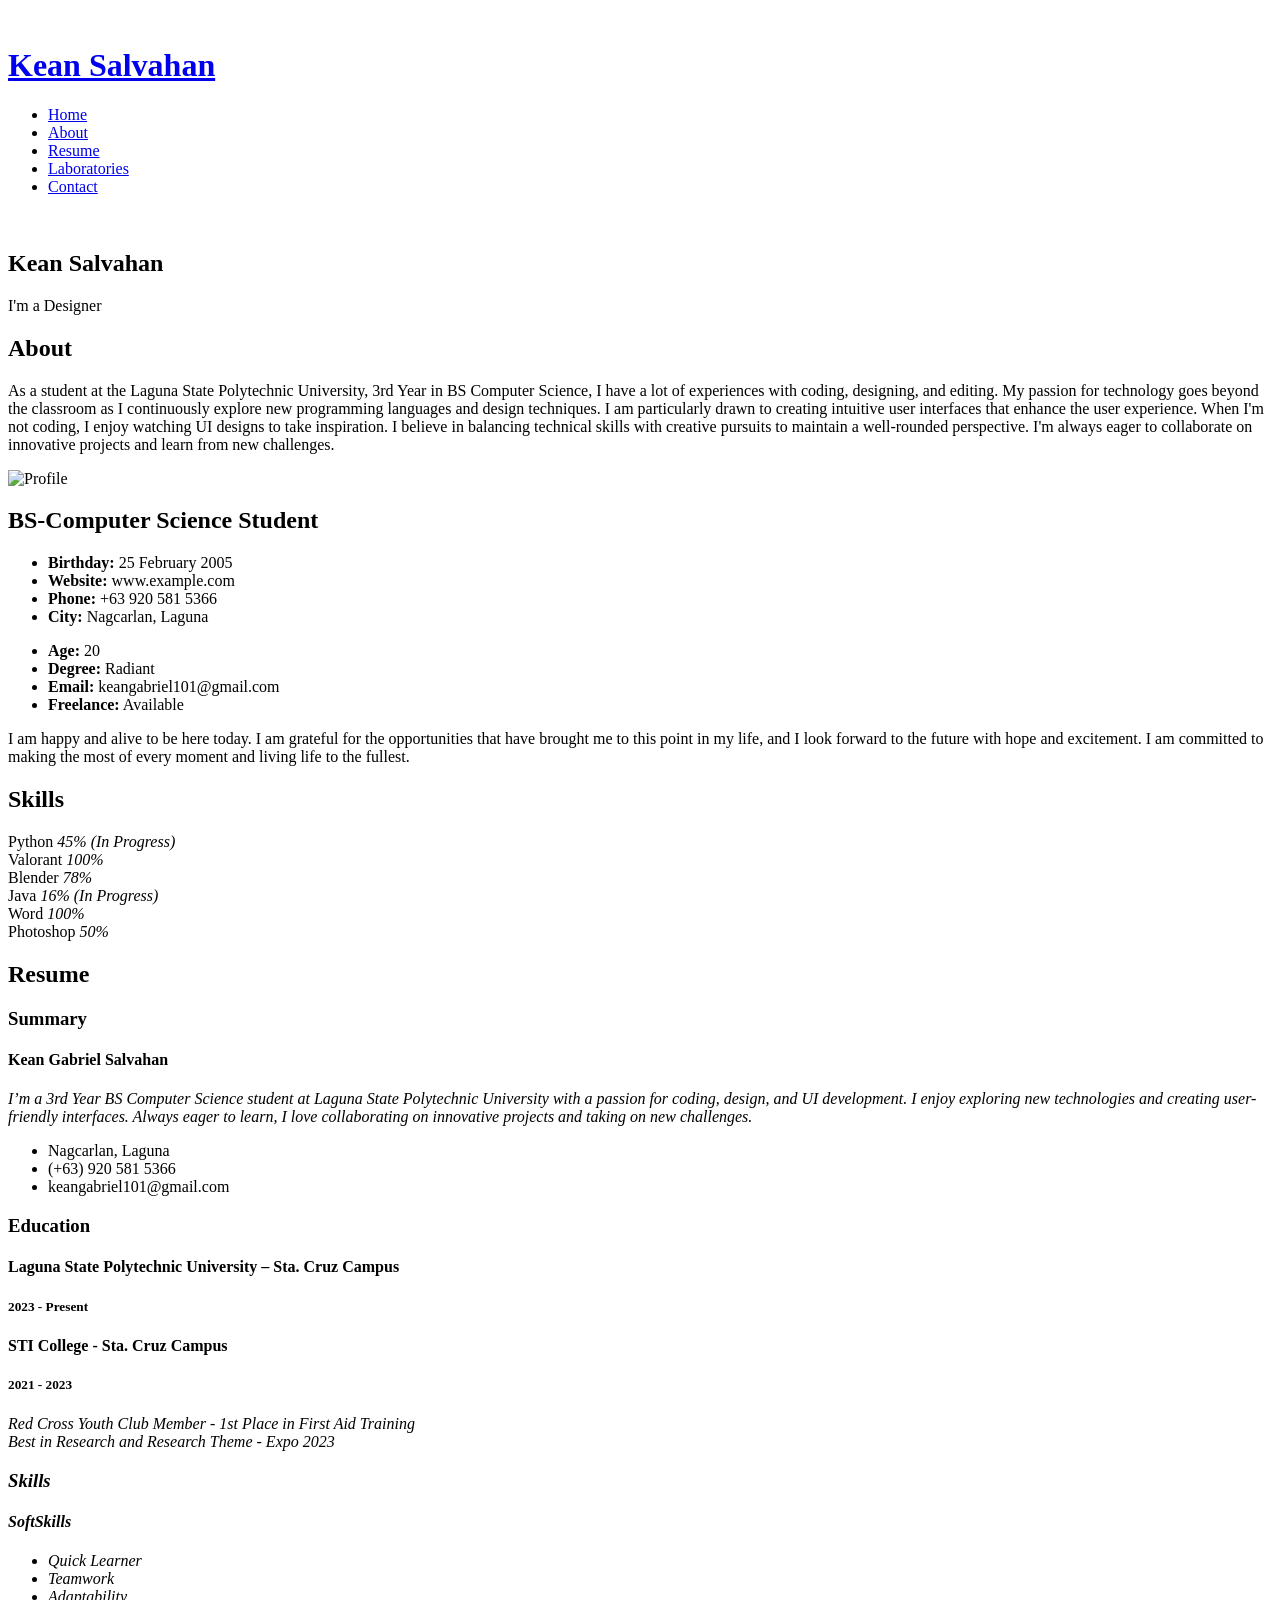
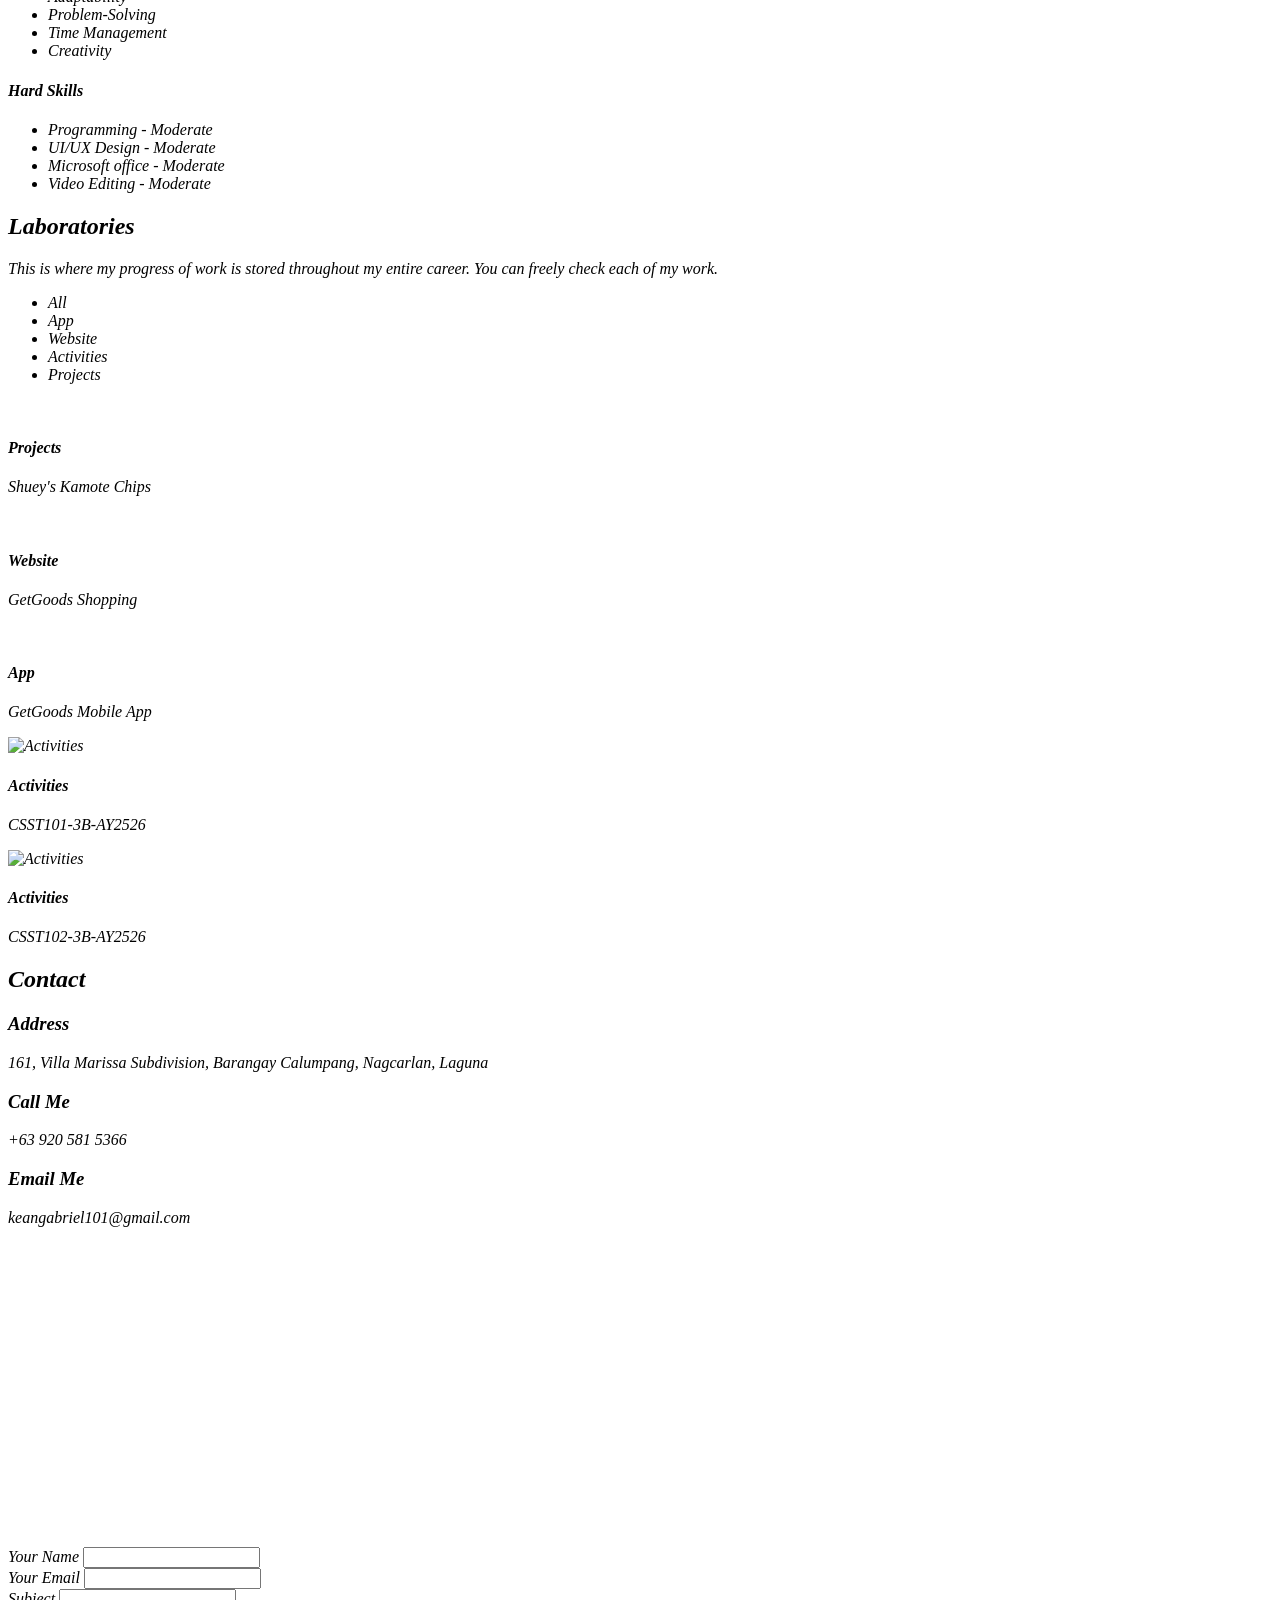
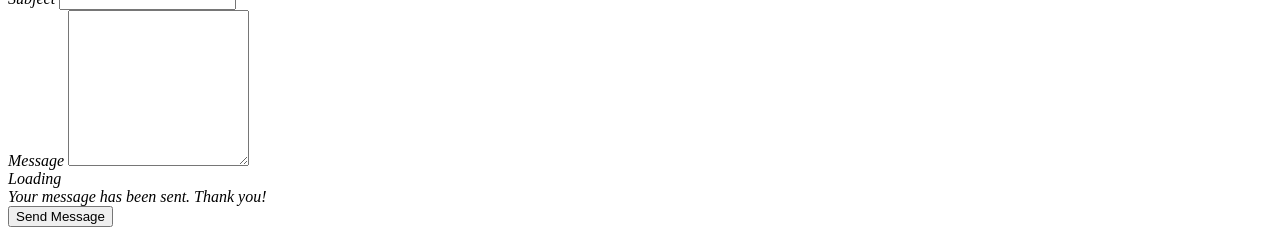
==== index.html @ f04810c7 "Add website files from iPortfolio project" ====
<!DOCTYPE html>
<html lang="en">

<head>
  <meta charset="utf-8">
  <meta content="width=device-width, initial-scale=1.0" name="viewport">
  <title>Kean Salvahan Portfolio</title>
  <meta content="" name="description">
  <meta content="" name="keywords">

  <!-- Favicons -->
  <link href="assets/img/favicon.png" rel="icon">
  <link href="assets/img/apple-touch-icon.png" rel="apple-touch-icon">

  <!-- Fonts -->
  <link href="https://fonts.googleapis.com" rel="preconnect">
  <link href="https://fonts.gstatic.com" rel="preconnect" crossorigin>
  <link href="https://fonts.googleapis.com/css2?family=Roboto:ital,wght@0,100;0,300;0,400;0,500;0,700;0,900;1,100;1,300;1,400;1,500;1,700;1,900&family=Poppins:ital,wght@0,100;0,200;0,300;0,400;0,500;0,600;0,700;0,800;0,900;1,100;1,200;1,300;1,400;1,500;1,600;1,700;1,800;1,900&family=Raleway:ital,wght@0,100;0,200;0,300;0,400;0,500;0,600;0,700;0,800;0,900;1,100;1,200;1,300;1,400;1,500;1,600;1,700;1,800;1,900&display=swap" rel="stylesheet">

  <!-- Vendor CSS Files -->
  <link href="assets/vendor/bootstrap/css/bootstrap.min.css" rel="stylesheet">
  <link href="assets/vendor/bootstrap-icons/bootstrap-icons.css" rel="stylesheet">
  <link href="assets/vendor/aos/aos.css" rel="stylesheet">
  <link href="assets/vendor/glightbox/css/glightbox.min.css" rel="stylesheet">
  <link href="assets/vendor/swiper/swiper-bundle.min.css" rel="stylesheet">

  <!-- Main CSS File -->
  <link href="assets/css/main.css" rel="stylesheet">

  <!-- =======================================================
  * Template Name: iPortfolio
  * Template URL: https://bootstrapmade.com/iportfolio-bootstrap-portfolio-websites-template/
  * Updated: Jun 29 2024 with Bootstrap v5.3.3
  * Author: BootstrapMade.com
  * License: https://bootstrapmade.com/license/
  ======================================================== -->
</head>

<body class="index-page">

  <header id="header" class="header dark-background d-flex flex-column">
    <i class="header-toggle d-xl-none bi bi-list"></i>

    <div class="profile-img">
      <img src="assets/img/pogi1.png" alt="" class="img-fluid rounded-circle">
    </div>

    <a href="index.html" class="logo d-flex align-items-center justify-content-center">
      <!-- Uncomment the line below if you also wish to use an image logo -->
      <!-- <img src="assets/img/logo.png" alt=""> -->
      <h1 class="sitename">Kean Salvahan</h1>
    </a>

    <div class="social-links text-center">
      
      <a href="https://www.facebook.com/knslvhn" class="facebook"><i class="bi bi-facebook"></i></a>
      <a href="https://github.com/kenji0011" class="github"><i class="bi bi-github"></i></a>
      <a href="https://www.linkedin.com/in/salvahan-kean-gabriel-e-06760537b" class="linkedin"><i class="bi bi-linkedin"></i></a>
    </div>

    <!-- NAVIGATION MENU-->
    <nav id="navmenu" class="navmenu">
      <ul>
        <li><a href="#hero" class="active"><i class="bi bi-house navicon"></i>Home</a></li>
        <li><a href="#about"><i class="bi bi-person navicon"></i> About</a></li>
        <li><a href="#resume"><i class="bi bi-file-earmark-text navicon"></i> Resume</a></li>
        <li><a href="#portfolio"><i class="bi bi-images navicon"></i> Laboratories</a></li>
        <!-- Removed Projects from navmenu -->
        <li><a href="#contact"><i class="bi bi-envelope navicon"></i> Contact</a></li>
      </ul>
    </nav>

  </header>

  <main class="main">

    <!-- Hero Section -->
    <section id="hero" class="hero section dark-background">

      <img src="assets/img/pogi3.jpg" alt="" data-aos="fade-in" class="">

      <div class="container" data-aos="fade-up" data-aos-delay="100">
        <h2>Kean Salvahan</h2>
        <p>I'm a <span class="typed" data-typed-items="Designer, Developer, Gamer, Photographer">Designer</span><span class="typed-cursor typed-cursor--blink" aria-hidden="true"></span><span class="typed-cursor typed-cursor--blink" aria-hidden="true"></span></p>
      </div>

    </section><!-- /Hero Section -->

    <!-- About Section -->
    <section id="about" class="about section">
      <div class="container section-title" data-aos="fade-up">
        <h2>About</h2>
        <p>As a student at the Laguna State Polytechnic University, 3rd Year in BS Computer Science, I have a lot of experiences with coding, designing, and editing. 

My passion for technology goes beyond the classroom as I continuously explore new programming languages and design techniques. I am particularly drawn to creating intuitive user interfaces that enhance the user experience.

When I'm not coding, I enjoy watching UI designs to take inspiration. I believe in balancing technical skills with creative pursuits to maintain a well-rounded perspective.

I'm always eager to collaborate on innovative projects and learn from new challenges.</p>
      </div><!-- End Section Title -->

      <div class="container" data-aos="fade-up" data-aos-delay="100">
        <div class="about-card">
          <div class="row gy-4 justify-content-center">
            <div class="col-lg-4 profile-img">
              <img src="assets/img/pogi1.png" class="img-fluid" alt="Profile">
            </div>
            <div class="col-lg-8 content">
              <h2>BS-Computer Science Student</h2>
              <div class="row">
                <div class="col-lg-6">
                  <ul>
                    <li><i class="bi bi-calendar-heart"></i> <strong>Birthday: </strong> <span> 25 February 2005</span></li>
                    <li><i class="bi bi-globe"></i> <strong>Website: </strong> <span> www.example.com</span></li>
                    <li><i class="bi bi-phone"></i> <strong>Phone: </strong> <span> +63 920 581 5366</span></li>
                    <li><i class="bi bi-geo-alt"></i> <strong>City: </strong> <span> Nagcarlan, Laguna</span></li>
                  </ul>
                </div>
                <div class="col-lg-6">
                  <ul>
                    <li><i class="bi bi-person"></i> <strong>Age:</strong> <span> 20</span></li>
                    <li><i class="bi bi-mortarboard"></i> <strong>Degree:</strong> <span> Radiant</span></li>
                    <li><i class="bi bi-envelope"></i> <strong>Email:</strong> <span> keangabriel101@gmail.com</span></li>
                    <li><i class="bi bi-briefcase"></i> <strong>Freelance:</strong> <span> Available</span></li>
                  </ul>
                </div>
              </div>
              <p>
                I am happy and alive to be here today. I am grateful for the opportunities that have brought me to this point in my life, and I look forward to the future with hope and excitement. I am committed to making the most of every moment and living life to the fullest.
              </p>
            </div>
          </div>
        </div>
      </div>
    </section><!-- /About Section -->

    <!-- Stats Section -->
    

    <!-- Skills Section -->
    <section id="skills" class="skills section light-background">

      <!-- Section Title -->
      <div class="container section-title" data-aos="fade-up">
        <h2>Skills</h2>
        
      <!-- End Section Title -->

      <div class="container" data-aos="fade-up" data-aos-delay="100">

        <div class="row skills-content skills-animation">

          <div class="col-lg-6">

            <div class="progress">
              <span class="skill"><span>Python</span> <i class="val">45% (In Progress)</i></span>
              <div class="progress-bar-wrap">
                <div class="progress-bar" role="progressbar" aria-valuenow="45" aria-valuemin="0" aria-valuemax="100"></div>
              </div>
            </div><!-- End Skills Item -->

            <div class="progress">
              <span class="skill"><span>Valorant</span> <i class="val">100%</i></span>
              <div class="progress-bar-wrap">
                <div class="progress-bar" role="progressbar" aria-valuenow="100" aria-valuemin="0" aria-valuemax="100"></div>
              </div>
            </div><!-- End Skills Item -->

            <div class="progress">
              <span class="skill"><span>Blender</span> <i class="val">78%</i></span>
              <div class="progress-bar-wrap">
                <div class="progress-bar" role="progressbar" aria-valuenow="78" aria-valuemin="0" aria-valuemax="100"></div>
              </div>
            </div><!-- End Skills Item -->

          </div>

          <div class="col-lg-6">

            <div class="progress">
              <span class="skill"><span>Java</span> <i class="val">16% (In Progress)</i></span>
              <div class="progress-bar-wrap">
                <div class="progress-bar" role="progressbar" aria-valuenow="16" aria-valuemin="0" aria-valuemax="100"></div>
              </div>
            </div><!-- End Skills Item -->

            <div class="progress">
              <span class="skill"><span>Word</span> <i class="val">100%</i></span>
              <div class="progress-bar-wrap">
                <div class="progress-bar" role="progressbar" aria-valuenow="100" aria-valuemin="0" aria-valuemax="100"></div>
              </div>
            </div><!-- End Skills Item -->

            <div class="progress">
              <span class="skill"><span>Photoshop</span> <i class="val">50%</i></span>
              <div class="progress-bar-wrap">
                <div class="progress-bar" role="progressbar" aria-valuenow="50" aria-valuemin="0" aria-valuemax="100"></div>
              </div>
            </div><!-- End Skills Item -->

          </div>

        </div>

      </div>

    </section><!-- /Skills Section -->

    <!-- Resume Section -->
    <section id="resume" class="resume section">

      <!-- Section Title -->
      <div class="container section-title" data-aos="fade-up">
        <h2>Resume</h2>
        <!-- End Section Title -->

      <div class="container">

        <div class="row">

          <div class="col-lg-6" data-aos="fade-up" data-aos-delay="100">
            <h3 class="resume-title">Summary</h3>

            <div class="resume-item pb-0">
              <h4>Kean Gabriel Salvahan</h4>
              <p><em>I’m a 3rd Year BS Computer Science student at Laguna State Polytechnic University with a passion for coding, design, and UI development. I enjoy exploring new technologies and creating user-friendly interfaces. Always eager to learn, I love collaborating on innovative projects and taking on new challenges.</em></p>
              <ul>
                <li>Nagcarlan, Laguna</li>
                <li>(+63) 920 581 5366</li>
                <li>keangabriel101@gmail.com</li>
              </ul>
            </div><!-- Edn Resume Item -->

            <h3 class="resume-title">Education</h3>
            <div class="resume-item">
              <h4>Laguna State Polytechnic University – Sta. Cruz Campus</h4>
              <h5>2023 - Present</h5>
              
            </div><!-- Edn Resume Item -->

            <div class="resume-item">
              <h4>STI College - Sta. Cruz Campus</h4>
              <h5>2021 - 2023</h5>
              <p><em>Red Cross Youth Club Member - 1st Place in First Aid Training
              <br>Best in Research and Research Theme - Expo 2023</p>
            </div><!-- Edn Resume Item -->

          </div>

          <div class="col-lg-6" data-aos="fade-up" data-aos-delay="200">
            <h3 class="resume-title">Skills</h3>
            <div class="resume-item">
              <h4>SoftSkills</h4>
              
              <ul>
                <li>Quick Learner</li>
                <li>Teamwork</li>
                <li>Adaptability</li>
                <li>Problem-Solving</li>
                <li>Time Management</li>
                <li>Creativity</li>

            
              </ul>
            </div><!-- Edn Resume Item -->

            <div class="resume-item">
              <h4>Hard Skills</h4>
              
              
              <ul>
                <li>Programming - Moderate</li>
                <li>UI/UX Design - Moderate</li>
                <li>Microsoft office - Moderate</li>
                <li>Video Editing - Moderate</li>
                
              </ul>
            </div><!-- Edn Resume Item -->

          </div>

        </div>

      </div>

    </section><!-- /Resume Section -->

    <!-- Portfolio Section -->
    <section id="portfolio" class="portfolio section light-background">

      <!-- Removed Projects Section -->

      <!-- Section Title -->
      <div class="container section-title" data-aos="fade-up">
        <h2>Laboratories</h2>
        <p>This is where my progress of work is stored throughout my entire career. You can freely check each of my work.</p>
      </div><!-- End Section Title -->

      <div class="container">

        <div class="isotope-layout" data-default-filter="*" data-layout="masonry" data-sort="original-order">

          <ul class="portfolio-filters isotope-filters" data-aos="fade-up" data-aos-delay="100">
            <li data-filter="*" class="filter-active">All</li>
            <li data-filter=".filter-app">App</li>
            <li data-filter=".filter-website">Website</li>
            <li data-filter=".filter-activities">Activities</li>
            <li data-filter=".filter-projects">Projects</li>
          </ul><!-- End Portfolio Filters -->

          <div class="row gy-4 isotope-container" data-aos="fade-up" data-aos-delay="200">

            <div class="col-lg-4 col-md-6 portfolio-item isotope-item filter-projects">
              <div class="portfolio-content h-100">
                <img src="assets/img/shueyschips.jpg" class="img-fluid" alt="">
                <div class="portfolio-info">
                  <h4>Projects</h4>
                  <p>Shuey's Kamote Chips</p>
                  <a href="assets/img/shueyschips.jpg" title="Shuey's kamote Chips - Windows Forms" data-gallery="portfolio-gallery-product" class="glightbox preview-link"><i class="bi bi-zoom-in"></i></a>
                  <a href="shueyschips.html" title="Shuey's Kamote Chips Details" class="details-link"><i class="bi bi-link-45deg"></i></a>
                </div>
              </div>
            </div><!-- End Portfolio Item -->

            <div class="col-lg-4 col-md-6 portfolio-item isotope-item filter-website">
              <div class="portfolio-content h-100">
                <img src="assets/img/getgoodsapp.jpg" class="img-fluid" alt="">
                <div class="portfolio-info">
                  <h4>Website</h4>
                  <p>GetGoods Shopping</p>
                  <a href="assets/img/getgoodsapp.jpg" title="Website: GetGoods E-Commerce" data-gallery="portfolio-gallery-app" class="glightbox preview-link"><i class="bi bi-zoom-in"></i></a>
                  <a href="portfolio-details.html" title="More Details" class="details-link"><i class="bi bi-link-45deg"></i></a>
                </div>
              </div>
            </div><!-- End Portfolio Item -->

            <div class="col-lg-4 col-md-6 portfolio-item isotope-item filter-app">
              <div class="portfolio-content h-100">
                <img src="assets/img/ggm.jpg" class="img-fluid" alt="">
                <div class="portfolio-info">
                  <h4>App </h4>
                  <p>GetGoods Mobile App</p>
                  <a href="assets/img/portfolio/branding-1.jpg" title="Branding 1" data-gallery="portfolio-gallery-branding" class="glightbox preview-link"><i class="bi bi-zoom-in"></i></a>
                  <a href="mobileapp.html" title="More Details" class="details-link"><i class="bi bi-link-45deg"></i></a>
                </div>
              </div>
            </div><!-- End Portfolio Item -->


            <div class="col-lg-4 col-md-6 portfolio-item isotope-item filter-activities">
    <div class="portfolio-content h-100">
      <img src="assets/img/mp1.jpg" class="img-fluid" alt="Activities">
      <div class="portfolio-info">
        <h4>Activities</h4>
        <p>CSST101-3B-AY2526</p>
        <a href="assets/img/mp1.jpg" title="Machine Problem 1 - Google Colab" data-gallery="portfolio-gallery-activities" class="glightbox preview-link"><i class="bi bi-zoom-in"></i></a>
        <a href="https://github.com/kenji0011/CSST101-3B-AY2526.git" title="More Details" class="details-link"><i class="bi bi-link-45deg"></i></a>
      </div>
    </div>
  </div><!-- End Portfolio Item -->

            <div class="col-lg-4 col-md-6 portfolio-item isotope-item filter-activities">
    <div class="portfolio-content h-100">
      <img src="assets/img/mp1.jpg" class="img-fluid" alt="Activities">
      <div class="portfolio-info">
        <h4>Activities</h4>
        <p>CSST102-3B-AY2526</p>
        <a href="assets/img/mp1.jpg" title="Machine Problem 1 - Google Colab " data-gallery="portfolio-gallery-activities" class="glightbox preview-link"><i class="bi bi-zoom-in"></i></a>
        <a href="https://github.com/kenji0011/CSST102-3B-AY2526.git" title="More Details" class="details-link"><i class="bi bi-link-45deg"></i></a>
      </div>
    </div>
  </div><!-- End Portfolio Item -->



          </div><!-- End Portfolio Container -->

        </div>

      </div>

    </section><!-- /Portfolio Section -->

    

    
    <!-- Contact Section -->
    <section id="contact" class="contact section">

      <!-- Section Title -->
      <div class="container section-title" data-aos="fade-up">
        <h2>Contact</h2>
        <!-- End Section Title -->

      <div class="container" data-aos="fade-up" data-aos-delay="100">

        <div class="row gy-4">

          <div class="col-lg-5">

            <div class="info-wrap">
              <div class="info-item d-flex" data-aos="fade-up" data-aos-delay="200">
                <i class="bi bi-geo-alt flex-shrink-0"></i>
                <div>
                  <h3>Address</h3>
                  <p>161, Villa Marissa Subdivision, Barangay Calumpang, Nagcarlan, Laguna</p>
                </div>
              </div><!-- End Info Item -->

              <div class="info-item d-flex" data-aos="fade-up" data-aos-delay="300">
                <i class="bi bi-telephone flex-shrink-0"></i>
                <div>
                  <h3>Call Me</h3>
                  <p>+63 920 581 5366</p>
                </div>
              </div><!-- End Info Item -->

              <div class="info-item d-flex" data-aos="fade-up" data-aos-delay="400">
                <i class="bi bi-envelope flex-shrink-0"></i>
                <div>
                  <h3>Email Me</h3>
                  <p>keangabriel101@gmail.com</p>
                </div>
              </div><!-- End Info Item -->

              <iframe src="https://www.google.com/maps/embed?pb=!3m2!1sen!2sph!4v1756984871129!5m2!1sen!2sph!6m8!1m7!1s6NXMjy9i1Hknrg_873xQPg!2m2!1d14.19639685325238!2d121.3987147015894!3f160.9068512809231!4f-25.215870312316284!5f0.7820865974627469" width="400" height="300" style="border:0;" allowfullscreen="" loading="lazy" referrerpolicy="no-referrer-when-downgrade"></iframe>
              
            </div>
          </div>

          <div class="col-lg-7">
            <form action="forms/contact.php" method="post" class="php-email-form" data-aos="fade-up" data-aos-delay="200">
              <div class="row gy-4">

                <div class="col-md-6">
                  <label for="name-field" class="pb-2">Your Name</label>
                  <input type="text" name="name" id="name-field" class="form-control" required="">
                </div>

                <div class="col-md-6">
                  <label for="email-field" class="pb-2">Your Email</label>
                  <input type="email" class="form-control" name="email" id="email-field" required="">
                </div>

                <div class="col-md-12">
                  <label for="subject-field" class="pb-2">Subject</label>
                  <input type="text" class="form-control" name="subject" id="subject-field" required="">
                </div>

                <div class="col-md-12">
                  <label for="message-field" class="pb-2">Message</label>
                  <textarea class="form-control" name="message" rows="10" id="message-field" required=""></textarea>
                </div>

                <div class="col-md-12 text-center">
                  <div class="loading">Loading</div>
                  <div class="error-message"></div>
                  <div class="sent-message">Your message has been sent. Thank you!</div>

                  <button type="submit">Send Message</button>
                </div>

              </div>
            </form>
          </div><!-- End Contact Form -->

        </div>

      </div>

    </section><!-- /Contact Section -->

  </main>

  <footer id="footer" class="footer position-relative light-background">
<!---
    <div class="container">
      <div class="copyright text-center ">
        <p>© <span>Copyright</span> <strong class="px-1 sitename">iPortfolio</strong> <span>All Rights Reserved</span></p>
      </div>
      <div class="credits">
        All the links in the footer should remain intact. 
         You can delete the links only if you've purchased the pro version. 
         Licensing information: https://bootstrapmade.com/license/ 
         Purchase the pro version with working PHP/AJAX contact form: [buy-url] 
        Designed by <a href="https://bootstrapmade.com/">BootstrapMade</a> Distributed by <a href="https://themewagon.com">ThemeWagon</a>
      </div>
    </div>

  </footer>
-->

  <!-- Scroll Top -->
  <a href="#" id="scroll-top" class="scroll-top d-flex align-items-center justify-content-center"><i class="bi bi-arrow-up-short"></i></a>

  <!-- Preloader -->
  <div id="preloader"></div>

  <!-- Vendor JS Files -->
  <script src="assets/vendor/bootstrap/js/bootstrap.bundle.min.js"></script>
  <script src="assets/vendor/php-email-form/validate.js"></script>
  <script src="assets/vendor/aos/aos.js"></script>
  <script src="assets/vendor/typed.js/typed.umd.js"></script>
  <script src="assets/vendor/purecounter/purecounter_vanilla.js"></script>
  <script src="assets/vendor/waypoints/noframework.waypoints.js"></script>
  <script src="assets/vendor/glightbox/js/glightbox.min.js"></script>
  <script src="assets/vendor/imagesloaded/imagesloaded.pkgd.min.js"></script>
  <script src="assets/vendor/isotope-layout/isotope.pkgd.min.js"></script>
  <script src="assets/vendor/swiper/swiper-bundle.min.js"></script>

  <!-- Main JS File -->
  <script src="assets/js/main.js"></script>

</body>

</html>
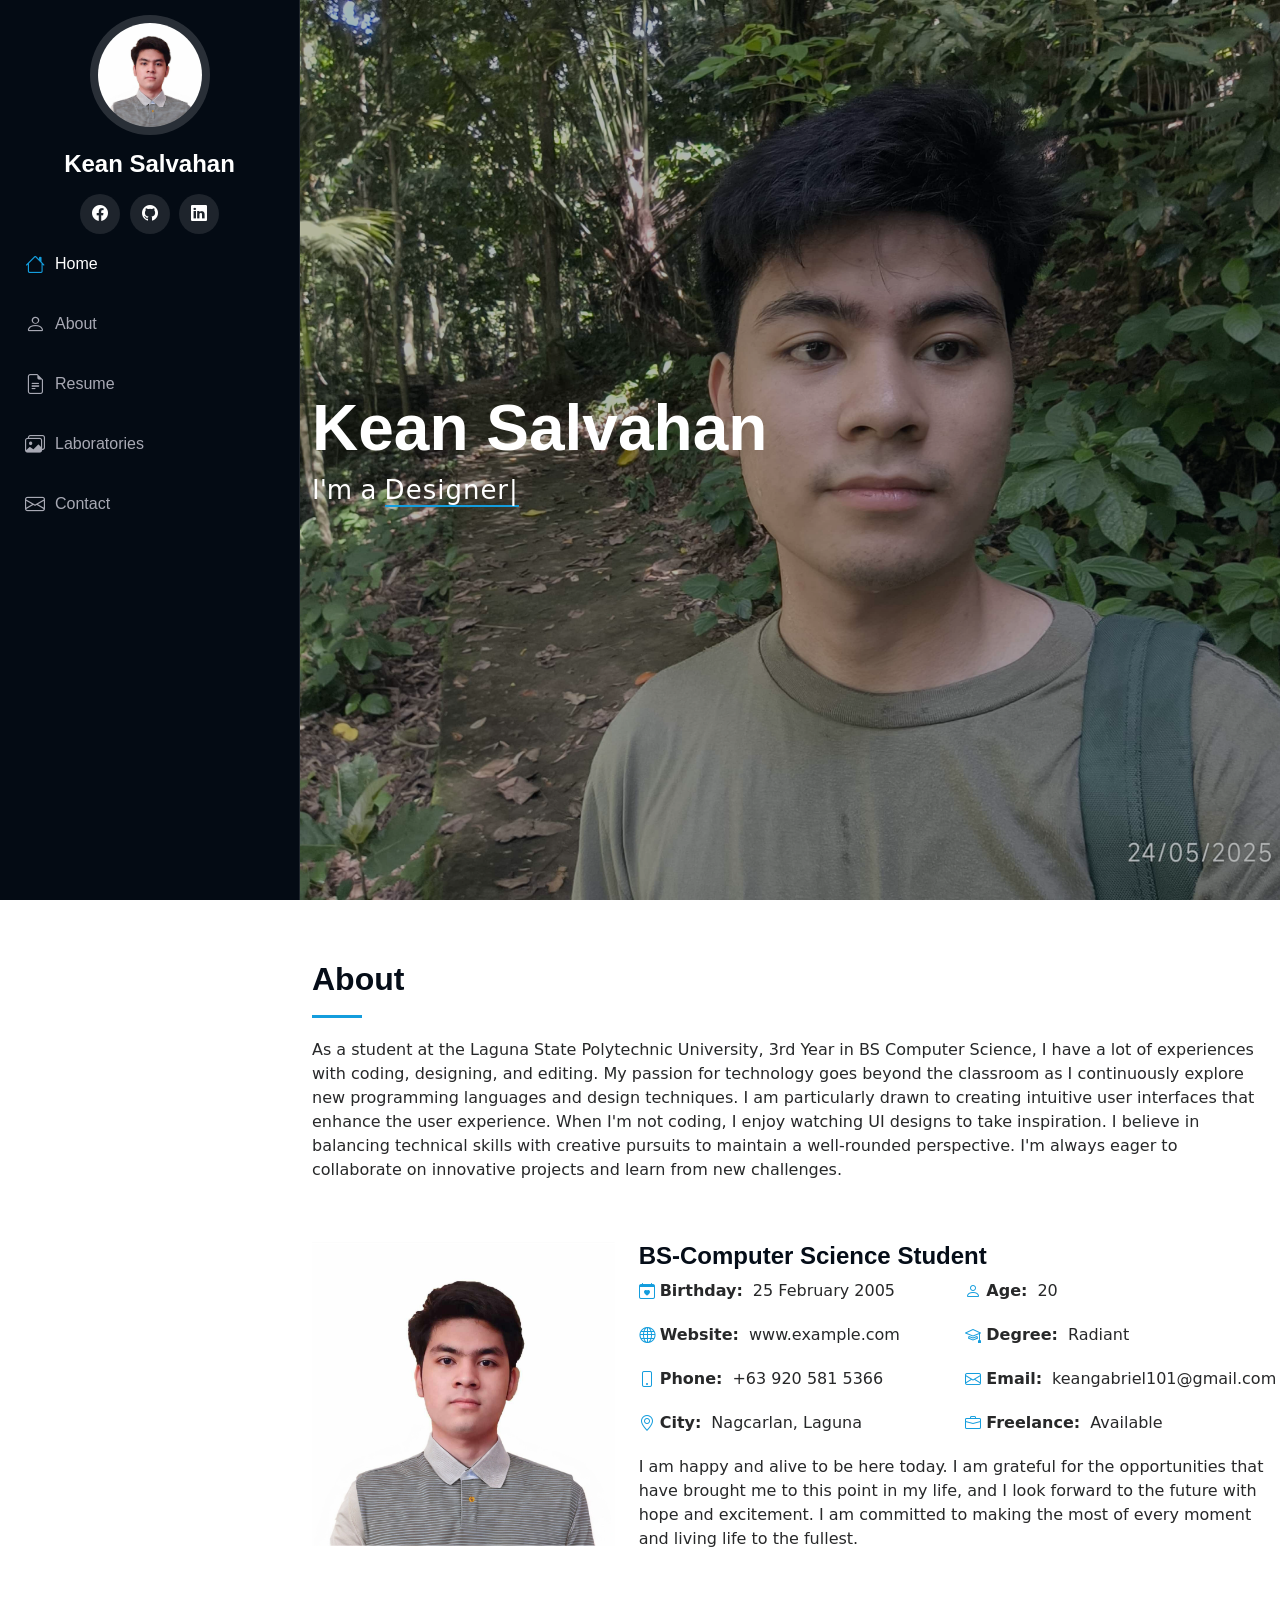
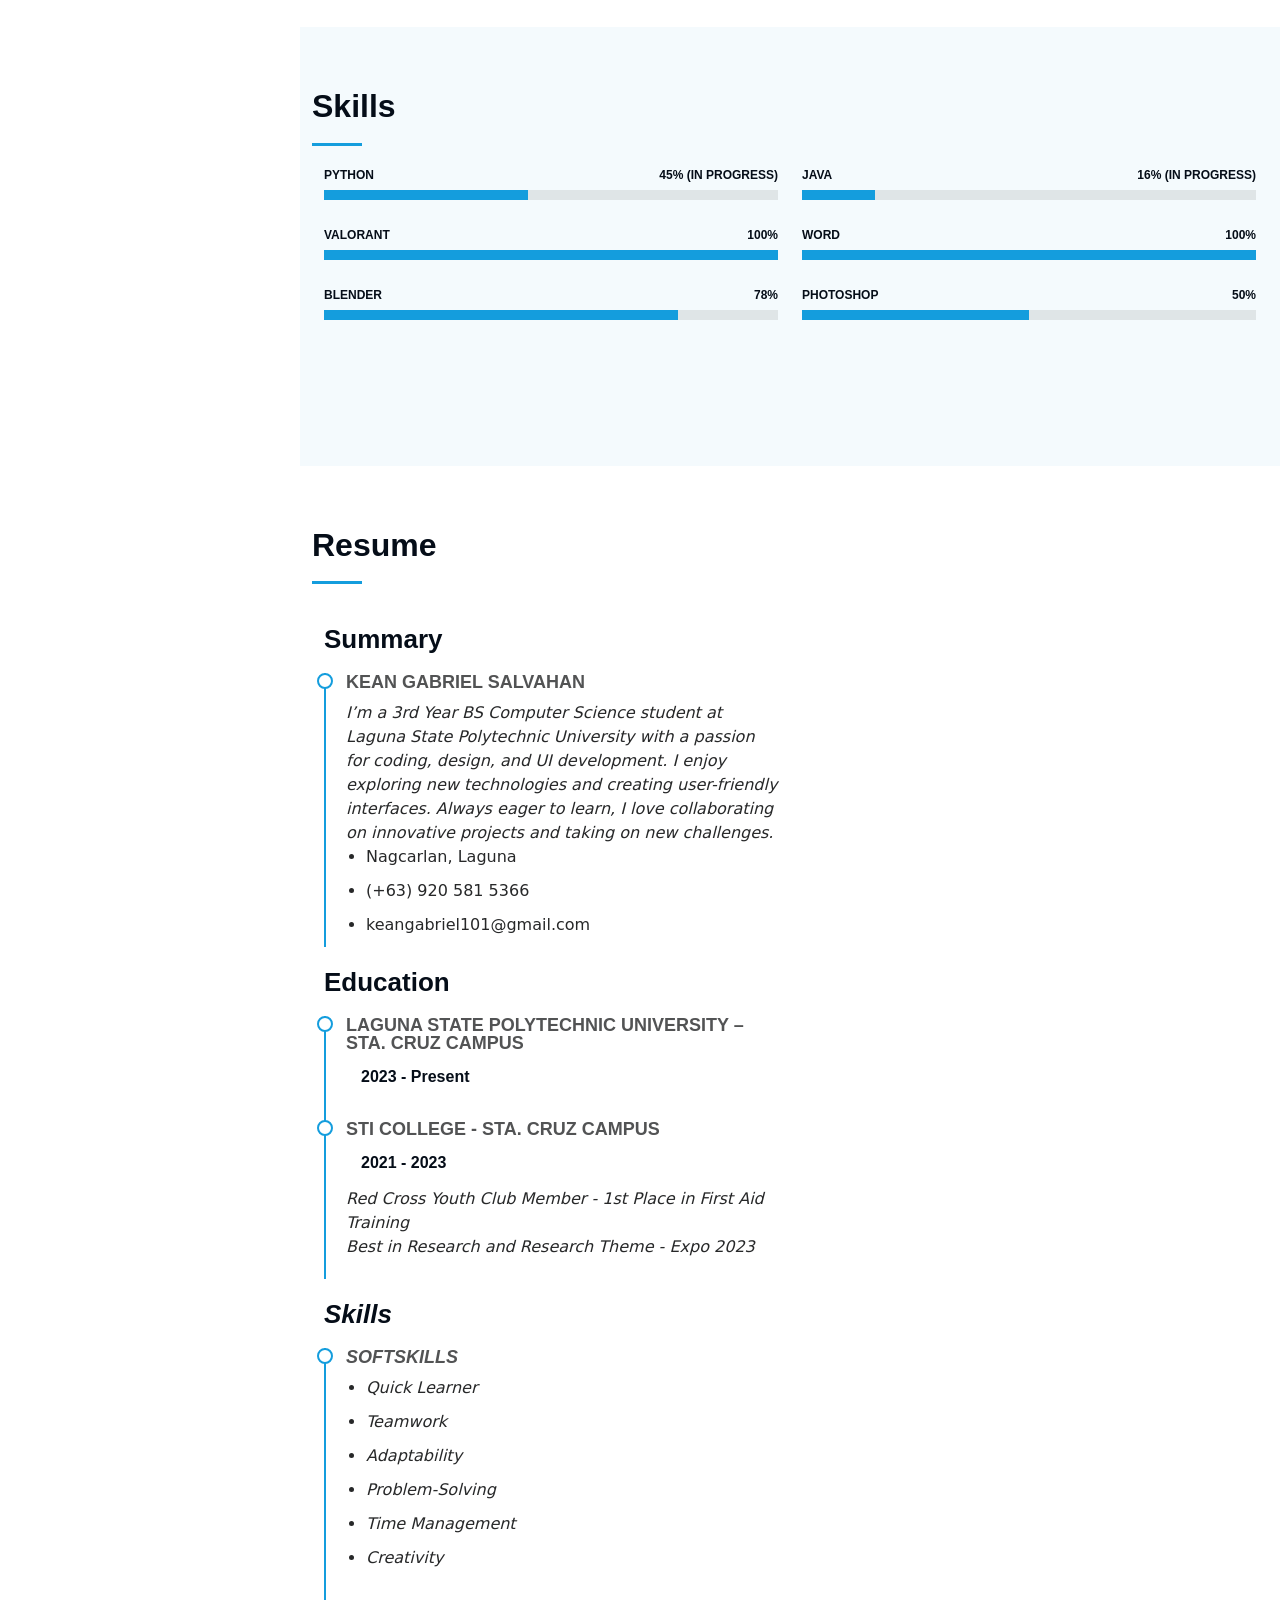
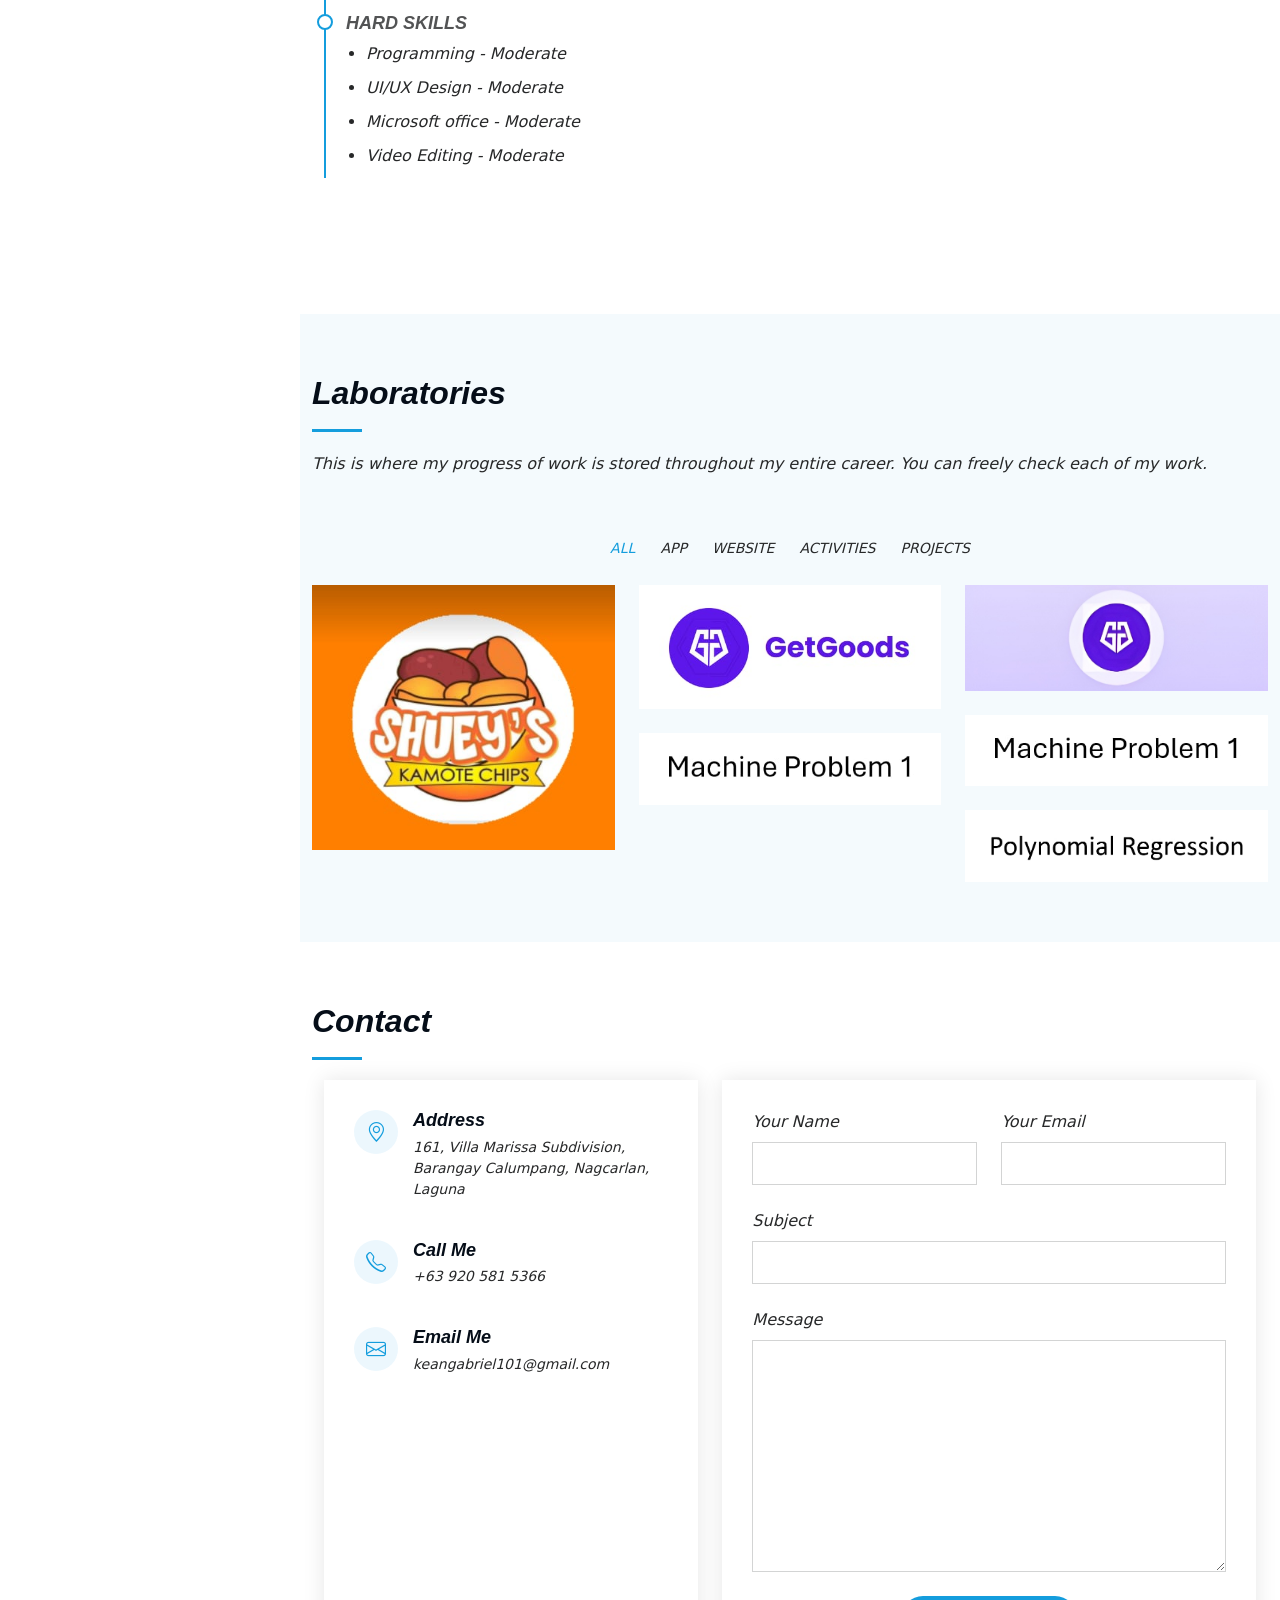
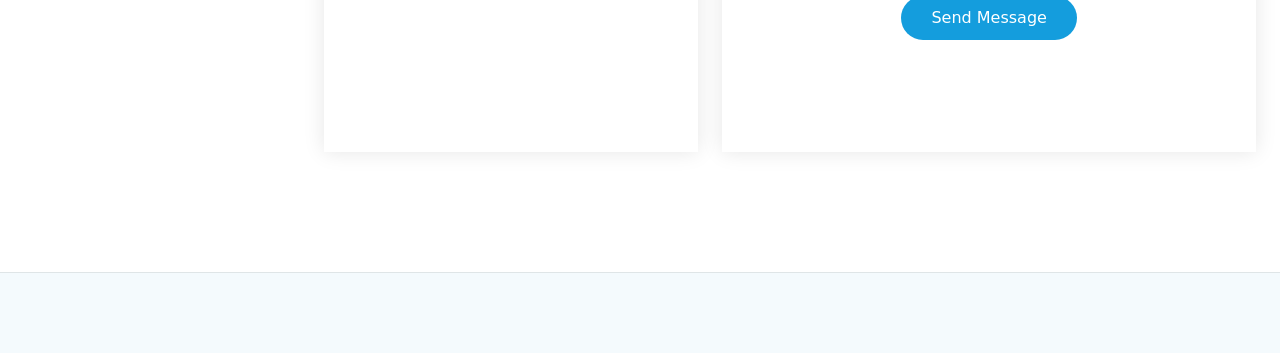
==== commit fc92a16d: "Added Topic 3 - POlynomial Regression" ====
--- a/index.html
+++ b/index.html
@@ -371,6 +371,17 @@
     </div>
   </div><!-- End Portfolio Item -->
 
+          <div class="col-lg-4 col-md-6 portfolio-item isotope-item filter-activities">
+    <div class="portfolio-content h-100">
+      <img src="assets/img/poly.jpg" class="img-fluid" alt="Activities">
+      <div class="portfolio-info">
+        <h4>Activities</h4>
+        <p>CSST102-3B-AY2526</p>
+        <a href="assets/img/poly.jpg" title="Topic 3 - Polynomial Regression" data-gallery="portfolio-gallery-activities" class="glightbox preview-link"><i class="bi bi-zoom-in"></i></a>
+        <a href="https://github.com/kenji0011/CSST102-3B-AY2526.git" title="More Details" class="details-link"><i class="bi bi-link-45deg"></i></a>
+      </div>
+    </div>
+  </div>
 
 
           </div><!-- End Portfolio Container -->
--- a/assets/css/main.css
+++ b/assets/css/main.css
@@ -0,0 +1,1287 @@
+/**
+* Template Name: iPortfolio
+* Template URL: https://bootstrapmade.com/iportfolio-bootstrap-portfolio-websites-template/
+* Updated: Jun 29 2024 with Bootstrap v5.3.3
+* Author: BootstrapMade.com
+* License: https://bootstrapmade.com/license/
+*/
+
+/*--------------------------------------------------------------
+# Font & Color Variables
+# Help: https://bootstrapmade.com/color-system/
+--------------------------------------------------------------*/
+/* Fonts */
+:root {
+  --default-font: "Roboto",  system-ui, -apple-system, "Segoe UI", Roboto, "Helvetica Neue", Arial, "Noto Sans", "Liberation Sans", sans-serif, "Apple Color Emoji", "Segoe UI Emoji", "Segoe UI Symbol", "Noto Color Emoji";
+ --heading-font: "Raleway",  sans-serif;
+  --nav-font: "Poppins",  sans-serif;
+}
+
+/* Global Colors - The following color variables are used throughout the website. Updating them here will change the color scheme of the entire website */
+:root { 
+  --background-color: #ffffff; /* Background color for the entire website, including individual sections */
+  --default-color: #272829; /* Default color used for the majority of the text content across the entire website */
+  --heading-color: #050d18; /* Color for headings, subheadings and title throughout the website */
+  --accent-color: #149ddd; /* Accent color that represents your brand on the website. It's used for buttons, links, and other elements that need to stand out */
+  --surface-color: #ffffff; /* The surface color is used as a background of boxed elements within sections, such as cards, icon boxes, or other elements that require a visual separation from the global background. */
+  --contrast-color: #ffffff; /* Contrast color for text, ensuring readability against backgrounds of accent, heading, or default colors. */
+}
+
+/* Nav Menu Colors - The following color variables are used specifically for the navigation menu. They are separate from the global colors to allow for more customization options */
+:root {
+  --nav-color: #a8a9b4;  /* The default color of the main navmenu links */
+  --nav-hover-color: #ffffff; /* Applied to main navmenu links when they are hovered over or active */
+  --nav-mobile-background-color: #040b14; /* Used as the background color for mobile navigation menu */
+  --nav-dropdown-background-color: #040b14; /* Used as the background color for dropdown items that appear when hovering over primary navigation items */
+  --nav-dropdown-color: #a8a9b4; /* Used for navigation links of the dropdown items in the navigation menu. */
+  --nav-dropdown-hover-color: #ffffff; /* Similar to --nav-hover-color, this color is applied to dropdown navigation links when they are hovered over. */
+}
+
+/* Color Presets - These classes override global colors when applied to any section or element, providing reuse of the sam color scheme. */
+
+.light-background {
+  --background-color: #f4fafd;
+  --surface-color: #ffffff;
+}
+
+.dark-background {
+  --background-color: #040b14;
+  --default-color: #ffffff;
+  --heading-color: #ffffff;
+  --surface-color: #151f2b;
+  --contrast-color: #ffffff;
+}
+
+/* Smooth scroll */
+:root {
+  scroll-behavior: smooth;
+}
+
+/*--------------------------------------------------------------
+# General Styling & Shared Classes
+--------------------------------------------------------------*/
+body {
+  color: var(--default-color);
+  background-color: var(--background-color);
+  font-family: var(--default-font);
+}
+
+a {
+  color: var(--accent-color);
+  text-decoration: none;
+ transition: 0.3s;
+}
+
+a:hover {
+  color: color-mix(in srgb, var(--accent-color), transparent 25%);
+  text-decoration: none;
+}
+
+h1,
+h2,
+h3,
+h4,
+h5,
+h6 {
+  color: var(--heading-color);
+  font-family: var(--heading-font);
+}
+
+/* PHP Email Form Messages
+------------------------------*/
+.php-email-form .error-message {
+  display: none;
+  background: #df1529;
+  color: #ffffff;
+  text-align: left;
+  padding: 15px;
+  margin-bottom: 24px;
+  font-weight: 600;
+}
+
+.php-email-form .sent-message {
+  display: none;
+  color: #ffffff;
+  background: #059652;
+  text-align: center;
+ padding: 15px;
+  margin-bottom: 24px;
+  font-weight: 600;
+}
+
+.php-email-form .loading {
+  display: none;
+  background: var(--surface-color);
+  text-align: center;
+  padding: 15px;
+  margin-bottom: 24px;
+}
+
+.php-email-form .loading:before {
+  content: "";
+  display: inline-block;
+  border-radius: 50%;
+  width: 24px;
+  height: 24px;
+  margin: 0 10px -6px 0;
+  border: 3px solid var(--accent-color);
+  border-top-color: var(--surface-color);
+  animation: php-email-form-loading 1s linear infinite;
+}
+
+@keyframes php-email-form-loading {
+  0% {
+    transform: rotate(0deg);
+  }
+
+  100% {
+    transform: rotate(360deg);
+  }
+}
+
+/*--------------------------------------------------------------
+# Global Header
+--------------------------------------------------------------*/
+.header {
+  color: var(--default-color);
+  background-color: var(--background-color);
+  position: fixed;
+  top: 0;
+  left: 0;
+  bottom: 0;
+  padding: 0 15px;
+  width: 300px;
+  transition: all ease-in-out 0.3s;
+  overflow-y: auto;
+  z-index: 997;
+  border-right: 1px solid color-mix(in srgb, var(--default-color), transparent 90%);
+}
+
+.header .profile-img img {
+  margin: 15px auto;
+  display: block;
+  width: 120px;
+  border: 8px solid color-mix(in srgb, var(--default-color), transparent 85%);
+}
+
+.header .logo {
+  line-height: 1;
+  margin-bottom: 15px;
+}
+
+.header .logo img {
+  max-height: 32px;
+  margin-right: 8px;
+}
+
+.header .logo h1 {
+  font-size: 24px;
+  margin: 0;
+  font-weight: 700;
+  color: var(--heading-color);
+}
+
+.header .social-links {
+  margin: 0 20px 0;
+}
+
+.header .social-links a {
+  font-size: 16px;
+  display: inline-flex;
+  align-items: center;
+  justify-content: center;
+  background: color-mix(in srgb, var(--default-color), transparent 90%);
+  color: var(--default-color);
+  margin: 0 2px;
+  border-radius: 50%;
+  text-align: center;
+ width: 40px;
+  height: 40px;
+  transition: 0.3s;
+}
+
+.header .social-links a:hover {
+  color: var(--contrast-color);
+  background: var(--accent-color);
+}
+
+@media (min-width: 1200px) {
+
+  .header~main,
+  .header~#footer {
+    margin-left: 300px;
+  }
+}
+
+@media (max-width: 1199px) {
+  .header {
+    left: -100%;
+  }
+}
+
+.header.header-show {
+  left: 0;
+}
+
+.header .header-toggle {
+  color: var(--contrast-color);
+  background-color: var(--accent-color);
+  font-size: 22px;
+  display: flex;
+  align-items: center;
+  justify-content: center;
+  width: 40px;
+  height: 40px;
+  border-radius: 50%;
+  cursor: pointer;
+  position: fixed;
+  top: 15px;
+  right: 15px;
+  z-index: 9999;
+  transition: background-color 0.3s;
+}
+
+.header .header-toggle:hover {
+  color: var(--contrast-color);
+  background-color: color-mix(in srgb, var(--accent-color) 90%, white 15%);
+}
+
+/*--------------------------------------------------------------
+# Navigation Menu
+--------------------------------------------------------------*/
+.mobile-nav-toggle {
+  display: none;
+}
+
+.navmenu {
+  padding: 0;
+  z-index: 9997;
+}
+
+.navmenu ul {
+  list-style: none;
+  padding: 0 0 20px 0;
+  margin: 0;
+}
+
+.navmenu a,
+.navmenu a:focus {
+  color: var(--nav-color);
+  padding: 15px 10px;
+  font-family: var(--nav-font);
+  font-size: 16px;
+  font-weight: 400;
+  display: flex;
+  align-items: center;
+  white-space: nowrap;
+  transition: 0.3s;
+  width: 100%;
+}
+
+.navmenu a .navicon,
+.navmenu a:focus .navicon {
+  font-size: 20px;
+  margin-right: 10px;
+}
+
+.navmenu a .toggle-dropdown,
+.navmenu a:focus .toggle-dropdown {
+  font-size: 12px;
+  line-height: 0;
+  margin-left: auto;
+  width: 30px;
+  height: 30px;
+  display: flex;
+  align-items: center;
+  justify-content: center;
+  border-radius: 50%;
+  transition: 0.3s;
+  flex-shrink: 0;
+  background-color: color-mix(in srgb, var(--accent-color), transparent 90%);
+}
+
+.navmenu a .toggle-dropdown:hover,
+.navmenu a:focus .toggle-dropdown:hover {
+  background-color: var(--accent-color);
+  color: var(--contrast-color);
+}
+
+.navmenu a:hover,
+.navmenu .active,
+.navmenu .active:focus {
+  color: var(--nav-hover-color);
+}
+
+.navmenu a:hover .navicon,
+.navmenu .active .navicon,
+.navmenu .active:focus .navicon {
+  color: var(--accent-color);
+}
+
+.navmenu .active .toggle-dropdown,
+.navmenu .active:focus .toggle-dropdown {
+  background-color: var(--accent-color);
+  color: var(--contrast-color);
+  transform: rotate(180deg);
+}
+
+.navmenu .dropdown {
+  display: block;
+}
+
+.navmenu .dropdown a,
+.navmenu .dropdown a:focus {
+  color: --nav-dropdown-color;
+}
+
+.navmenu .dropdown a:hover,
+.navmenu .dropdown .active,
+.navmenu .dropdown .active:focus {
+  color: var(--nav-dropdown-hover-color);
+}
+
+.navmenu .dropdown ul {
+  position: static;
+  display: none;
+  z-index: 99;
+  padding: 5px 10px;
+  margin: 5px 10px;
+  background-color: var(--nav-dropdown-background-color);
+  border: 1px solid color-mix(in srgb, var(--default-color), transparent 90%);
+  box-shadow: none;
+  transition: all 0.5s ease-in-out;
+}
+
+.navmenu .dropdown ul ul {
+  background-color: rgba(3, 37, 41, 0.1);
+}
+
+.navmenu .dropdown>.dropdown-active {
+  display: block;
+  background-color: rgba(33, 37, 41, 0.03);
+}
+
+/*--------------------------------------------------------------
+# Global Footer
+--------------------------------------------------------------*/
+.footer {
+  color: var(--default-color);
+  background-color: var(--background-color);
+  font-size: 14px;
+  padding: 40px 0;
+  position: relative;
+  border-top: 1px solid color-mix(in srgb, var(--default-color), transparent 90%);
+}
+
+.footer .copyright p {
+  margin-bottom: 0;
+}
+
+.footer .credits {
+  margin-top: 4px;
+  font-size: 13px;
+  text-align: center;
+}
+
+/*--------------------------------------------------------------
+# Preloader
+--------------------------------------------------------------*/
+#preloader {
+  position: fixed;
+  inset: 0;
+  z-index: 999999;
+  overflow: hidden;
+  background: var(--background-color);
+  transition: all 0.6s ease-out;
+}
+
+#preloader:before {
+  content: "";
+  position: fixed;
+  top: calc(50% - 30px);
+  left: calc(50% - 30px);
+  border: 6px solid #ffffff;
+  border-color: var(--accent-color) transparent var(--accent-color) transparent;
+  border-radius: 50%;
+  width: 60px;
+  height: 60px;
+  animation: animate-preloader 1.5s linear infinite;
+}
+
+@keyframes animate-preloader {
+  0% {
+    transform: rotate(0deg);
+  }
+
+  100% {
+    transform: rotate(360deg);
+  }
+}
+
+/*--------------------------------------------------------------
+# Scroll Top Button
+--------------------------------------------------------------*/
+.scroll-top {
+  position: fixed;
+  visibility: hidden;
+  opacity: 0;
+  right: 15px;
+  bottom: -15px;
+  z-index: 99999;
+  background-color: var(--accent-color);
+  width: 4px;
+  height: 44px;
+  border-radius: 50px;
+  transition: all 0.4s;
+}
+
+.scroll-top i {
+  font-size: 24px;
+  color: var(--contrast-color);
+  line-height: 0;
+}
+
+.scroll-top:hover {
+  background-color: color-mix(in srgb, var(--accent-color), transparent 20%);
+  color: var(--contrast-color);
+}
+
+.scroll-top.active {
+  visibility: visible;
+  opacity: 1;
+  bottom: 15px;
+}
+
+/*--------------------------------------------------------------
+# Disable aos animation delay on mobile devices
+--------------------------------------------------------------*/
+@media screen and (max-width: 768px) {
+  [data-aos-delay] {
+    transition-delay: 0 !important;
+  }
+}
+
+/*--------------------------------------------------------------
+# Global Page Titles & Breadcrumbs
+--------------------------------------------------------------*/
+.page-title {
+  color: var(--default-color);
+  background-color: var(--background-color);
+  padding: 25px 0;
+  position: relative;
+}
+
+.page-title h1 {
+  font-size: 24px;
+  font-weight: 700;
+}
+
+.page-title .breadcrumbs ol {
+  display: flex;
+  flex-wrap: wrap;
+  list-style: none;
+  padding: 0;
+  margin: 0;
+  font-size: 14px;
+  font-weight: 400;
+}
+
+.page-title .breadcrumbs ol li+li {
+ padding-left: 10px;
+}
+
+.page-title .breadcrumbs ol li+li::before {
+  content: "/";
+  display: inline-block;
+  padding-right: 10px;
+  color: color-mix(in srgb, var(--default-color), transparent 70%);
+}
+
+/*--------------------------------------------------------------
+# Global Sections
+--------------------------------------------------------------*/
+section,
+.section {
+  color: var(--default-color);
+  background-color: var(--background-color);
+  padding: 60px 0;
+  overflow: clip;
+}
+
+/*--------------------------------------------------------------
+# Global Section Titles
+--------------------------------------------------------------*/
+.section-title {
+  padding-bottom: 60px;
+  position: relative;
+}
+
+.section-title h2 {
+  font-size: 32px;
+  font-weight: 700;
+  margin-bottom: 20px;
+  padding-bottom: 20px;
+  position: relative;
+}
+
+.section-title h2:after {
+  content: "";
+  position: absolute;
+  display: block;
+  width: 50px;
+  height: 3px;
+  background: var(--accent-color);
+  left: 0;
+  bottom: 0;
+}
+
+.section-title p {
+  margin-bottom: 0;
+}
+
+/*--------------------------------------------------------------
+# Hero Section
+--------------------------------------------------------------*/
+.hero {
+  width: 100%;
+  min-height: 100vh;
+  position: relative;
+  padding: 80px 0;
+  display: flex;
+  align-items: center;
+  justify-content: center;
+}
+
+.hero img {
+  position: absolute;
+  inset: 0;
+  display: block;
+  width: 100%;
+  height: 100%;
+  object-fit: cover;
+  z-index: 1;
+}
+
+.hero:before {
+  content: "";
+  background: color-mix(in srgb, var(--background-color), transparent 70%);
+  position: absolute;
+  inset: 0;
+  z-index: 2;
+}
+
+.hero .container {
+  position: relative;
+  z-index: 3;
+}
+
+.hero h2 {
+  margin: 0;
+  font-size: 64px;
+  font-weight: 700;
+}
+
+.hero p {
+  margin: 5px 0 0 0;
+  font-size: 26px;
+}
+
+.hero p span {
+  letter-spacing: 1px;
+  border-bottom: 2px solid var(--accent-color);
+}
+
+.hero .social-links {
+  margin-top: 25px;
+}
+
+.hero .social-links a {
+  font-size: 24px;
+  display: inline-block;
+  color: color-mix(in srgb, var(--default-color), transparent 50%);
+  line-height: 1;
+  margin-right: 20px;
+  transition: 0.3s;
+}
+
+.hero .social-links a:hover {
+  color: var(--accent-color);
+}
+
+@media (max-width: 768px) {
+  .hero h2 {
+    font-size: 32px;
+  }
+
+  .hero p {
+    font-size: 20px;
+  }
+}
+
+/*--------------------------------------------------------------
+# About Section
+--------------------------------------------------------------*/
+.about .content h2 {
+  font-weight: 700;
+  font-size: 24px;
+}
+
+.about .content ul {
+  list-style: none;
+  padding: 0;
+}
+
+.about .content ul li {
+  margin-bottom: 20px;
+  display: flex;
+  align-items: center;
+}
+
+.about .content ul strong {
+  margin-right: 10px;
+}
+
+.about .content ul i {
+  font-size: 16px;
+  margin-right: 5px;
+  color: var(--accent-color);
+  line-height: 0;
+}
+
+/*--------------------------------------------------------------
+# Stats Section
+--------------------------------------------------------------*/
+.stats .stats-item {
+  padding: 30px;
+  width: 100%;
+}
+
+.stats .stats-item i {
+  color: var(--accent-color);
+  display: block;
+  font-size: 44px;
+  float: left;
+  line-height: 0;
+}
+
+.stats .stats-item .purecounter {
+  color: var(--heading-color);
+  font-size: 48px;
+  line-height: 40px;
+  display: block;
+  font-weight: 700;
+  margin-left: 60px;
+}
+
+.stats .stats-item p {
+  color: color-mix(in srgb, var(--default-color), transparent 40%);
+  padding: 15px 0 0 0;
+  margin: 0 0 0 60px;
+  font-family: var(--heading-font);
+  font-size: 14px;
+}
+
+/*--------------------------------------------------------------
+# Skills Section
+--------------------------------------------------------------*/
+.skills .progress {
+  height: 60px;
+  display: block;
+  background: none;
+  border-radius: 0;
+}
+
+.skills .progress .skill {
+  color: var(--heading-color);
+  padding: 0;
+  margin: 0 0 6px 0;
+  text-transform: uppercase;
+  display: block;
+  font-weight: 600;
+  font-family: var(--heading-font);
+}
+
+.skills .progress .skill .val {
+  float: right;
+  font-style: normal;
+}
+
+.skills .progress-bar-wrap {
+  background: color-mix(in srgb, var(--default-color), transparent 90%);
+  height: 10px;
+}
+
+.skills .progress-bar {
+  width: 1px;
+  height: 10px;
+  transition: 0.9s;
+  background-color: var(--accent-color);
+}
+
+/*--------------------------------------------------------------
+# Resume Section
+--------------------------------------------------------------*/
+.resume .resume-title {
+  color: var(--heading-color);
+  font-size: 26px;
+  font-weight: 700;
+  margin-top: 20px;
+  margin-bottom: 20px;
+}
+
+.resume .resume-item {
+  padding: 0 0 20px 20px;
+  margin-top: -2px;
+  border-left: 2px solid var(--accent-color);
+  position: relative;
+}
+
+.resume .resume-item h4 {
+  line-height: 18px;
+  font-size: 18px;
+  font-weight: 600;
+  text-transform: uppercase;
+  color: color-mix(in srgb, var(--default-color), transparent 20%);
+  margin-bottom: 10px;
+}
+
+.resume .resume-item h5 {
+  font-size: 16px;
+  padding: 5px 15px;
+  display: inline-block;
+  font-weight: 600;
+  margin-bottom: 10px;
+}
+
+.resume .resume-item ul {
+  padding-left: 20px;
+}
+
+.resume .resume-item ul li {
+  padding-bottom: 10px;
+}
+
+.resume .resume-item:last-child {
+  padding-bottom: 0;
+}
+
+.resume .resume-item::before {
+  content: "";
+  position: absolute;
+  width: 16px;
+  height: 16px;
+  border-radius: 50px;
+  left: -9px;
+  top: 0;
+  background: var(--background-color);
+  border: 2px solid var(--accent-color);
+}
+
+/*--------------------------------------------------------------
+# Portfolio Section
+--------------------------------------------------------------*/
+.portfolio .portfolio-filters {
+  padding: 0;
+  margin: 0 auto 20px auto;
+  list-style: none;
+  text-align: center;
+}
+
+.portfolio .portfolio-filters li {
+  cursor: pointer;
+  display: inline-block;
+  padding: 0;
+  font-size: 14px;
+  font-weight: 400;
+  margin: 0 10px;
+  line-height: 1;
+  text-transform: uppercase;
+  margin-bottom: 10px;
+  transition: all 0.3s ease-in-out;
+}
+
+.portfolio .portfolio-filters li:hover,
+.portfolio .portfolio-filters li.filter-active {
+  color: var(--accent-color);
+}
+
+.portfolio .portfolio-filters li:first-child {
+  margin-left: 0;
+}
+
+.portfolio .portfolio-filters li:last-child {
+  margin-right: 0;
+}
+
+@media (max-width: 575px) {
+  .portfolio .portfolio-filters li {
+    font-size: 14px;
+    margin: 0 5px;
+  }
+}
+
+.portfolio .portfolio-content {
+  position: relative;
+  overflow: hidden;
+}
+
+.portfolio .portfolio-content img {
+  transition: 0.3s;
+}
+
+.portfolio .portfolio-content .portfolio-info {
+  opacity: 0;
+  position: absolute;
+  inset: 0;
+  z-index: 3;
+  transition: all ease-in-out 0.3s;
+  background: rgba(0, 0, 0, 0.6);
+  padding: 15px;
+}
+
+.portfolio .portfolio-content .portfolio-info h4 {
+  font-size: 14px;
+  padding: 5px 10px;
+  font-weight: 400;
+  color: #ffffff;
+  display: inline-block;
+  background-color: var(--accent-color);
+}
+
+.portfolio .portfolio-content .portfolio-info p {
+  position: absolute;
+  bottom: 10px;
+  text-align: center;
+  display: inline-block;
+  left: 0;
+  right: 0;
+  font-size: 16px;
+  font-weight: 600;
+  color: rgba(255, 255, 255, 0.8);
+}
+
+.portfolio .portfolio-content .portfolio-info .preview-link,
+.portfolio .portfolio-content .portfolio-info .details-link {
+  position: absolute;
+  left: calc(50% - 40px);
+  font-size: 26px;
+  top: calc(50% - 14px);
+  color: #fff;
+  transition: 0.3s;
+  line-height: 1.2;
+}
+
+.portfolio .portfolio-content .portfolio-info .preview-link:hover,
+.portfolio .portfolio-content .portfolio-info .details-link:hover {
+  color: var(--accent-color);
+}
+
+.portfolio .portfolio-content .portfolio-info .details-link {
+  left: 50%;
+  font-size: 34px;
+  line-height: 0;
+}
+
+.portfolio .portfolio-content:hover .portfolio-info {
+  opacity: 1;
+}
+
+.portfolio .portfolio-content:hover img {
+  transform: scale(1.1);
+}
+
+/*--------------------------------------------------------------
+# Services Section
+--------------------------------------------------------------*/
+.services .service-item {
+  position: relative;
+}
+
+.services .service-item .icon {
+  background: var(--accent-color);
+  display: flex;
+  align-items: center;
+  justify-content: center;
+  width: 54px;
+  height: 54px;
+  border-radius: 50%;
+  transition: 0.5s;
+  border: 1px solid var(--accent-color);
+  margin-right: 20px;
+}
+
+.services .service-item .icon i {
+  color: var(--contrast-color);
+  font-size: 24px;
+  line-height: 0;
+}
+
+.services .service-item:hover .icon {
+  background: var(--surface-color);
+}
+
+.services .service-item:hover .icon i {
+  color: var(--accent-color);
+}
+
+.services .service-item .title {
+  font-weight: 700;
+  margin-bottom: 15px;
+  font-size: 18px;
+}
+
+.services .service-item .title a {
+  color: var(--heading-color);
+}
+
+.services .service-item .title a:hover {
+  color: var(--accent-color);
+}
+
+.services .service-item .description {
+  line-height: 24px;
+  font-size: 14px;
+}
+
+/*--------------------------------------------------------------
+# Testimonials Section
+--------------------------------------------------------------*/
+.testimonials .testimonials-carousel,
+.testimonials .testimonials-slider {
+  overflow: hidden;
+}
+
+.testimonials .testimonial-item {
+  box-sizing: content-box;
+  text-align: center;
+  min-height: 320px;
+}
+
+.testimonials .testimonial-item .testimonial-img {
+  width: 90px;
+  border-radius: 50%;
+  margin: 0 auto;
+}
+
+.testimonials .testimonial-item h3 {
+  font-size: 18px;
+  font-weight: bold;
+  margin: 10px 0 5px 0;
+}
+
+.testimonials .testimonial-item h4 {
+  font-size: 14px;
+  color: color-mix(in srgb, var(--default-color), transparent 20%);
+  margin: 0;
+}
+
+.testimonials .testimonial-item .quote-icon-left,
+.testimonials .testimonial-item .quote-icon-right {
+  color: color-mix(in srgb, var(--accent-color), transparent 40%);
+  font-size: 26px;
+  line-height: 0;
+}
+
+.testimonials .testimonial-item .quote-icon-left {
+  display: inline-block;
+  left: -5px;
+  position: relative;
+}
+
+.testimonials .testimonial-item .quote-icon-right {
+  display: inline-block;
+  right: -5px;
+  position: relative;
+  top: 10px;
+  transform: scale(-1, -1);
+}
+
+.testimonials .testimonial-item p {
+  font-style: italic;
+  margin: 0 15px 15px;
+  padding: 20px;
+  background-color: var(--surface-color);
+  position: relative;
+  margin-bottom: 35px;
+  border-radius: 6px;
+  box-shadow: 0px 2px 15px rgba(0, 0, 0, 0.1);
+}
+
+.testimonials .testimonial-item p::after {
+  content: "";
+  width: 0;
+  height: 0;
+  border-top: 20px solid var(--surface-color);
+  border-right: 20px solid transparent;
+  border-left: 20px solid transparent;
+  position: absolute;
+  bottom: -20px;
+  left: calc(50% - 20px);
+}
+
+.testimonials .swiper-wrapper {
+  height: auto;
+}
+
+.testimonials .swiper-pagination {
+  margin-top: 40px;
+  position: relative;
+}
+
+.testimonials .swiper-pagination .swiper-pagination-bullet {
+  width: 12px;
+  height: 12px;
+  background-color: var(--background-color);
+  opacity: 1;
+  border: 1px solid var(--accent-color);
+}
+
+.testimonials .swiper-pagination .swiper-pagination-bullet-active {
+  background-color: var(--accent-color);
+}
+
+/*--------------------------------------------------------------
+# Contact Section
+--------------------------------------------------------------*/
+.contact .info-wrap {
+  background-color: var(--surface-color);
+  box-shadow: 0px 0px 20px rgba(0, 0, 0, 0.1);
+  padding: 30px;
+}
+
+@media (max-width: 575px) {
+  .contact .info-wrap {
+    padding: 20px;
+  }
+}
+
+.contact .info-item {
+  margin-bottom: 40px;
+}
+
+.contact .info-item i {
+  font-size: 20px;
+  color: var(--accent-color);
+  background: color-mix(in srgb, var(--accent-color), transparent 92%);
+  width: 44px;
+  height: 44px;
+  display: flex;
+  justify-content: center;
+  align-items: center;
+  border-radius: 50px;
+  transition: all 0.3s ease-in-out;
+  margin-right: 15px;
+}
+
+.contact .info-item h3 {
+  padding: 0;
+  font-size: 18px;
+  font-weight: 700;
+  margin-bottom: 5px;
+}
+
+.contact .info-item p {
+  padding: 0;
+  margin-bottom: 0;
+  font-size: 14px;
+}
+
+.contact .info-item:hover i {
+  background: var(--accent-color);
+  color: var(--contrast-color);
+}
+
+.contact .php-email-form {
+  background-color: var(--surface-color);
+  height: 100%;
+  padding: 30px;
+  box-shadow: 0px 0px 20px rgba(0, 0, 0, 0.1);
+}
+
+@media (max-width: 575px) {
+  .contact .php-email-form {
+    padding: 20px;
+  }
+}
+
+.contact .php-email-form input[type=text],
+.contact .php-email-form input[type=email],
+.contact .php-email-form textarea {
+  font-size: 14px;
+  padding: 10px 15px;
+  box-shadow: none;
+  border-radius: 0;
+  color: var(--default-color);
+  background-color: var(--surface-color);
+  border-color: color-mix(in srgb, var(--default-color), transparent 80%);
+}
+
+.contact .php-email-form input[type=text]:focus,
+.contact .php-email-form input[type=email]:focus,
+.contact .php-email-form textarea:focus {
+  border-color: var(--accent-color);
+}
+
+.contact .php-email-form input[type=text]::placeholder,
+.contact .php-email-form input[type=email]::placeholder,
+.contact .php-email-form textarea::placeholder {
+ color: color-mix(in srgb, var(--default-color), transparent 70%);
+}
+
+.contact .php-email-form button[type=submit] {
+  color: var(--contrast-color);
+  background: var(--accent-color);
+  border: 0;
+  padding: 10px 30px;
+  transition: 0.4s;
+  border-radius: 50px;
+}
+
+.contact .php-email-form button[type=submit]:hover {
+  background: color-mix(in srgb, var(--accent-color), transparent 25%);
+}
+
+/*--------------------------------------------------------------
+# Portfolio Details Section
+--------------------------------------------------------------*/
+.portfolio-details .portfolio-details-slider img {
+  width: 100%;
+}
+
+.portfolio-details .portfolio-details-slider .swiper-pagination {
+  margin-top: 20px;
+  position: relative;
+}
+
+.portfolio-details .portfolio-details-slider .swiper-pagination .swiper-pagination-bullet {
+  width: 12px;
+  height: 12px;
+  background-color: color-mix(in srgb, var(--default-color), transparent 85%);
+  opacity: 1;
+}
+
+.portfolio-details .portfolio-details-slider .swiper-pagination .swiper-pagination-bullet-active {
+  background-color: var(--accent-color);
+}
+
+.portfolio-details .portfolio-info {
+  padding: 30px;
+  box-shadow: 0px 0 30px rgba(0, 0, 0.1);
+}
+
+.portfolio-details .portfolio-info h3 {
+  font-size: 22px;
+  font-weight: 700;
+  margin-bottom: 20px;
+  padding-bottom: 20px;
+  border-bottom: 1px solid color-mix(in srgb, var(--default-color), transparent 85%);
+}
+
+.portfolio-details .portfolio-info ul {
+  list-style: none;
+  padding: 0;
+  font-size: 15px;
+}
+
+.portfolio-details .portfolio-info ul li+li {
+  margin-top: 10px;
+}
+
+.portfolio-details .portfolio-description {
+  padding-top: 30px;
+}
+
+.portfolio-details .portfolio-description h2 {
+  font-size: 26px;
+  font-weight: 700;
+  margin-bottom: 20px;
+  
+}
+
+.portfolio-details .portfolio-description p {
+  text-align: justify;
+  padding: 0;
+ color: color-mix(in srgb, var(--default-color), transparent 30%);
+}
+
+/*--------------------------------------------------------------
+# Service Details Section
+--------------------------------------------------------------*/
+.service-details .services-list {
+  padding: 10px 30px;
+  border: 1px solid color-mix(in srgb, var(--default-color), transparent 90%);
+  margin-bottom: 20px;
+}
+
+.service-details .services-list a {
+  display: block;
+  line-height: 1;
+  padding: 8px 0 8px 15px;
+  border-left: 3px solid color-mix(in srgb, var(--default-color), transparent 70%);
+  margin: 20px 0;
+  color: color-mix(in srgb, var(--default-color), transparent 20%);
+  transition: 0.3s;
+}
+
+.service-details .services-list a.active {
+  color: var(--heading-color);
+  font-weight: 700;
+  border-color: var(--accent-color);
+}
+
+.service-details .services-list a:hover {
+  border-color: var(--accent-color);
+}
+
+.service-details .services-img {
+  margin-bottom: 20px;
+}
+
+.service-details h3 {
+  font-size: 26px;
+  font-weight: 700;
+}
+
+.service-details h4 {
+  font-size: 20px;
+  font-weight: 700;
+}
+
+.service-details p {
+  font-size: 15px;
+}
+
+.service-details ul {
+  list-style: none;
+  padding: 0;
+  font-size: 15px;
+}
+
+.service-details ul li {
+  padding: 5px 0;
+  display: flex;
+  align-items: center;
+}
+
+.service-details ul i {
+  font-size: 20px;
+  margin-right: 8px;
+  color: var(--accent-color);
+}
+
+/*--------------------------------------------------------------
+# Starter Section Section
+--------------------------------------------------------------*/
+.starter-section {
+  /* Add your styles here */
+}
+
+/* Consistent image sizing for Project Details slider */
+.portfolio-details .portfolio-details-slider .swiper-slide img {
+  width: 100%;
+  height: 350px;         /* Adjust height as needed */
+  object-fit: contain;   /* Show the whole image, no cropping */
+  background: #f8f9fa;   /* Optional: light background for empty space */
+  border-radius: 8px;
+  box-shadow: 0 2px 8px rgba(0,0,0,0.08);
+}
